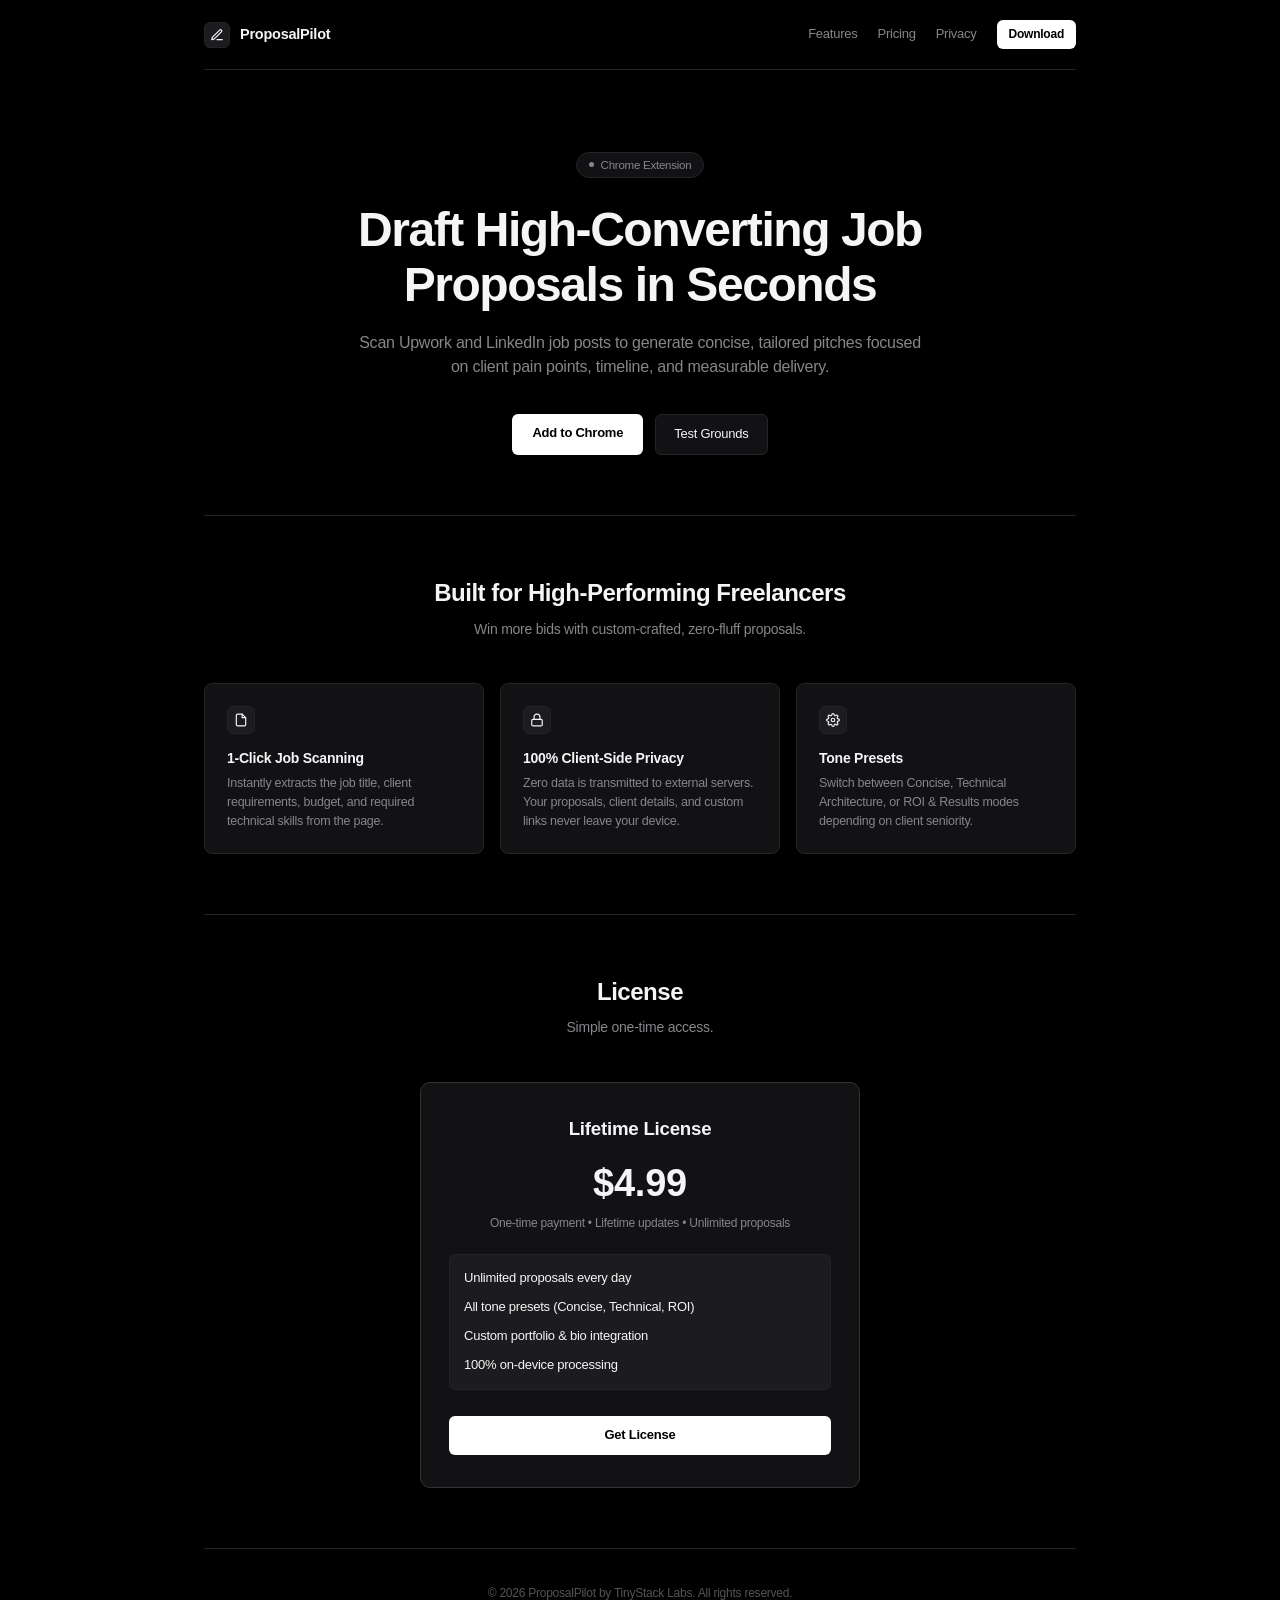
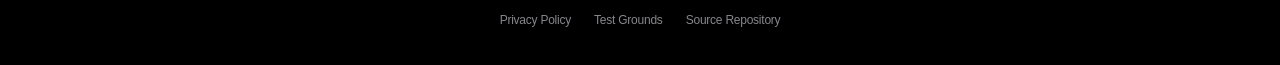
==== index.html @ fa40594c "feat: initial release of ProposalPilot Chrome Extension and site" ====
<!DOCTYPE html>
<html lang="en">
<head>
  <meta charset="UTF-8">
  <meta name="viewport" content="width=device-width, initial-scale=1.0">
  <title>ProposalPilot — Upwork & Freelance Job Proposal Copilot</title>
  <meta name="description" content="Generate high-converting, tailored proposals on Upwork and LinkedIn in one click. Minimal, fast, and 100% private.">
  <link rel="icon" type="image/png" href="icons/icon48.png">
  <style>
    :root {
      --bg: #000000;
      --surface: #121214;
      --surface-elevated: #1c1c1e;
      --border: #242426;
      --border-medium: #333336;
      --text: #f5f5f7;
      --text-muted: #86868b;
      --text-dim: #545458;
    }
    * { box-sizing: border-box; margin: 0; padding: 0; -webkit-font-smoothing: antialiased; }
    body {
      background-color: var(--bg);
      color: var(--text);
      font-family: -apple-system, BlinkMacSystemFont, "SF Pro Text", "SF Pro Display", "Helvetica Neue", sans-serif;
      line-height: 1.45;
      letter-spacing: -0.015em;
    }
    .container {
      max-width: 920px;
      margin: 0 auto;
      padding: 0 24px;
    }

    header {
      padding: 20px 0;
      border-bottom: 1px solid var(--border);
    }
    nav {
      display: flex;
      justify-content: space-between;
      align-items: center;
    }
    .brand {
      display: flex;
      align-items: center;
      gap: 10px;
      text-decoration: none;
      color: var(--text);
      font-weight: 600;
      font-size: 14.5px;
    }
    .brand-mark {
      width: 26px;
      height: 26px;
      background: var(--surface-elevated);
      border: 1px solid var(--border);
      border-radius: 6px;
      display: flex;
      align-items: center;
      justify-content: center;
      color: var(--text);
    }
    .nav-links {
      display: flex;
      align-items: center;
      gap: 20px;
    }
    .nav-link {
      color: var(--text-muted);
      text-decoration: none;
      font-size: 13px;
      transition: color 0.15s ease;
    }
    .nav-link:hover { color: var(--text); }
    .btn-nav {
      background: #ffffff;
      color: #000000;
      font-weight: 600;
      font-size: 12px;
      padding: 6px 12px;
      border-radius: 6px;
      text-decoration: none;
    }

    .hero {
      padding: 80px 0 60px 0;
      text-align: center;
    }
    .pill {
      display: inline-flex;
      align-items: center;
      gap: 7px;
      background: var(--surface);
      border: 1px solid var(--border);
      color: var(--text-muted);
      font-size: 11.5px;
      font-weight: 500;
      padding: 4px 12px;
      border-radius: 980px;
      margin-bottom: 24px;
    }
    .pill-dot { width: 5px; height: 5px; background: var(--text-muted); border-radius: 50%; }
    .hero h1 {
      font-size: clamp(32px, 5vw, 48px);
      font-weight: 700;
      letter-spacing: -0.03em;
      line-height: 1.15;
      margin-bottom: 18px;
      max-width: 720px;
      margin-left: auto;
      margin-right: auto;
    }
    .hero p {
      font-size: 16px;
      color: var(--text-muted);
      max-width: 580px;
      margin: 0 auto 34px auto;
      line-height: 1.55;
    }
    .hero-actions {
      display: flex;
      justify-content: center;
      gap: 12px;
    }
    .btn-primary {
      background: #ffffff;
      color: #000000;
      padding: 10px 20px;
      border-radius: 6px;
      font-size: 13px;
      font-weight: 600;
      text-decoration: none;
    }
    .btn-secondary {
      background: var(--surface);
      color: var(--text);
      border: 1px solid var(--border);
      padding: 10px 18px;
      border-radius: 6px;
      font-size: 13px;
      font-weight: 500;
      text-decoration: none;
    }

    .features {
      padding: 60px 0;
      border-top: 1px solid var(--border);
    }
    .section-head {
      text-align: center;
      margin-bottom: 44px;
    }
    .section-head h2 {
      font-size: 24px;
      font-weight: 600;
      letter-spacing: -0.02em;
      margin-bottom: 8px;
    }
    .section-head p {
      color: var(--text-muted);
      font-size: 14px;
    }
    .grid {
      display: grid;
      grid-template-columns: repeat(auto-fit, minmax(260px, 1fr));
      gap: 16px;
    }
    .card {
      background: var(--surface);
      border: 1px solid var(--border);
      border-radius: 8px;
      padding: 22px;
    }
    .card-icon-box {
      width: 28px;
      height: 28px;
      background: var(--surface-elevated);
      border: 1px solid var(--border);
      border-radius: 6px;
      display: flex;
      align-items: center;
      justify-content: center;
      margin-bottom: 14px;
      color: var(--text);
    }
    .card h3 {
      font-size: 14px;
      font-weight: 600;
      margin-bottom: 6px;
    }
    .card p {
      font-size: 12.5px;
      color: var(--text-muted);
      line-height: 1.5;
    }

    .pricing {
      padding: 60px 0;
      border-top: 1px solid var(--border);
    }
    .pricing-card {
      max-width: 440px;
      margin: 0 auto;
      background: var(--surface);
      border: 1px solid var(--border-medium);
      border-radius: 10px;
      padding: 32px 28px;
      text-align: center;
    }
    .price-amount {
      font-size: 38px;
      font-weight: 700;
      color: var(--text);
      margin: 14px 0 4px 0;
    }
    .price-sub {
      color: var(--text-muted);
      font-size: 12px;
      margin-bottom: 22px;
    }
    .pricing-list {
      list-style: none;
      text-align: left;
      font-size: 13px;
      color: var(--text-muted);
      display: flex;
      flex-direction: column;
      gap: 10px;
      margin-bottom: 26px;
      padding: 14px;
      background: var(--surface-elevated);
      border-radius: 6px;
      border: 1px solid var(--border);
    }
    .pricing-list li { display: flex; align-items: center; gap: 8px; color: var(--text); }

    footer {
      padding: 36px 0;
      border-top: 1px solid var(--border);
      text-align: center;
      color: var(--text-dim);
      font-size: 12px;
    }
    footer a { color: var(--text-muted); text-decoration: none; margin: 0 10px; }
  </style>
</head>
<body>
  <div class="container">
    <header>
      <nav>
        <a href="#" class="brand">
          <div class="brand-mark">
            <svg width="14" height="14" viewBox="0 0 24 24" fill="none" stroke="currentColor" stroke-width="2" stroke-linecap="round" stroke-linejoin="round">
              <path d="M12 20h9"/>
              <path d="M16.5 3.5a2.121 2.121 0 0 1 3 3L7 19l-4 1 1-4L16.5 3.5z"/>
            </svg>
          </div>
          <span>ProposalPilot</span>
        </a>
        <div class="nav-links">
          <a href="#features" class="nav-link">Features</a>
          <a href="#pricing" class="nav-link">Pricing</a>
          <a href="privacy.html" class="nav-link">Privacy</a>
          <a href="#pricing" class="btn-nav">Download</a>
        </div>
      </nav>
    </header>

    <section class="hero">
      <div class="pill">
        <span class="pill-dot"></span>
        <span>Chrome Extension</span>
      </div>
      <h1>Draft High-Converting Job Proposals in Seconds</h1>
      <p>Scan Upwork and LinkedIn job posts to generate concise, tailored pitches focused on client pain points, timeline, and measurable delivery.</p>
      <div class="hero-actions">
        <a href="#pricing" class="btn-primary">Add to Chrome</a>
        <a href="demo-test.html" class="btn-secondary">Test Grounds</a>
      </div>
    </section>

    <section class="features" id="features">
      <div class="section-head">
        <h2>Built for High-Performing Freelancers</h2>
        <p>Win more bids with custom-crafted, zero-fluff proposals.</p>
      </div>
      <div class="grid">
        <div class="card">
          <div class="card-icon-box">
            <svg width="14" height="14" viewBox="0 0 24 24" fill="none" stroke="currentColor" stroke-width="2" stroke-linecap="round" stroke-linejoin="round">
              <path d="M14 2H6a2 2 0 0 0-2 2v16a2 2 0 0 0 2 2h12a2 2 0 0 0 2-2V8z"/>
              <polyline points="14 2 14 8 20 8"/>
            </svg>
          </div>
          <h3>1-Click Job Scanning</h3>
          <p>Instantly extracts the job title, client requirements, budget, and required technical skills from the page.</p>
        </div>
        <div class="card">
          <div class="card-icon-box">
            <svg width="14" height="14" viewBox="0 0 24 24" fill="none" stroke="currentColor" stroke-width="2" stroke-linecap="round" stroke-linejoin="round">
              <rect x="3" y="11" width="18" height="11" rx="2" ry="2"/>
              <path d="M7 11V7a5 5 0 0 1 10 0v4"/>
            </svg>
          </div>
          <h3>100% Client-Side Privacy</h3>
          <p>Zero data is transmitted to external servers. Your proposals, client details, and custom links never leave your device.</p>
        </div>
        <div class="card">
          <div class="card-icon-box">
            <svg width="14" height="14" viewBox="0 0 24 24" fill="none" stroke="currentColor" stroke-width="2" stroke-linecap="round" stroke-linejoin="round">
              <circle cx="12" cy="12" r="3"/>
              <path d="M19.4 15a1.65 1.65 0 0 0 .33 1.82l.06.06a2 2 0 0 1 0 2.83 2 2 0 0 1-2.83 0l-.06-.06a1.65 1.65 0 0 0-1.82-.33 1.65 1.65 0 0 0-1 1.51V21a2 2 0 0 1-2 2 2 2 0 0 1-2-2v-.09A1.65 1.65 0 0 0 9 19.4a1.65 1.65 0 0 0-1.82.33l-.06.06a2 2 0 0 1-2.83 0 2 2 0 0 1 0-2.83l.06-.06a1.65 1.65 0 0 0 .33-1.82 1.65 1.65 0 0 0-1.51-1H3a2 2 0 0 1-2-2 2 2 0 0 1 2-2h.09A1.65 1.65 0 0 0 4.6 9a1.65 1.65 0 0 0-.33-1.82l-.06-.06a2 2 0 0 1 0-2.83 2 2 0 0 1 2.83 0l.06.06a1.65 1.65 0 0 0 1.82.33H9a1.65 1.65 0 0 0 1-1.51V3a2 2 0 0 1 2-2 2 2 0 0 1 2 2v.09a1.65 1.65 0 0 0 1 1.51 1.65 1.65 0 0 0 1.82-.33l.06-.06a2 2 0 0 1 2.83 0 2 2 0 0 1 0 2.83l-.06.06a1.65 1.65 0 0 0-.33 1.82V9a1.65 1.65 0 0 0 1.51 1H21a2 2 0 0 1 2 2 2 2 0 0 1-2 2h-.09a1.65 1.65 0 0 0-1.51 1z"/>
            </svg>
          </div>
          <h3>Tone Presets</h3>
          <p>Switch between Concise, Technical Architecture, or ROI & Results modes depending on client seniority.</p>
        </div>
      </div>
    </section>

    <section class="pricing" id="pricing">
      <div class="section-head">
        <h2>License</h2>
        <p>Simple one-time access.</p>
      </div>
      <div class="pricing-card">
        <h3>Lifetime License</h3>
        <div class="price-amount">$4.99</div>
        <p class="price-sub">One-time payment • Lifetime updates • Unlimited proposals</p>
        <ul class="pricing-list">
          <li>Unlimited proposals every day</li>
          <li>All tone presets (Concise, Technical, ROI)</li>
          <li>Custom portfolio & bio integration</li>
          <li>100% on-device processing</li>
        </ul>
        <a href="#" class="btn-primary" style="display: block; width: 100%; text-align: center;">Get License</a>
      </div>
    </section>

    <footer>
      <p>&copy; 2026 ProposalPilot by TinyStack Labs. All rights reserved.</p>
      <div style="margin-top: 10px;">
        <a href="privacy.html">Privacy Policy</a>
        <a href="demo-test.html">Test Grounds</a>
        <a href="https://github.com/joshuajaimon7/proposal-pilot">Source Repository</a>
      </div>
    </footer>
  </div>
</body>
</html>
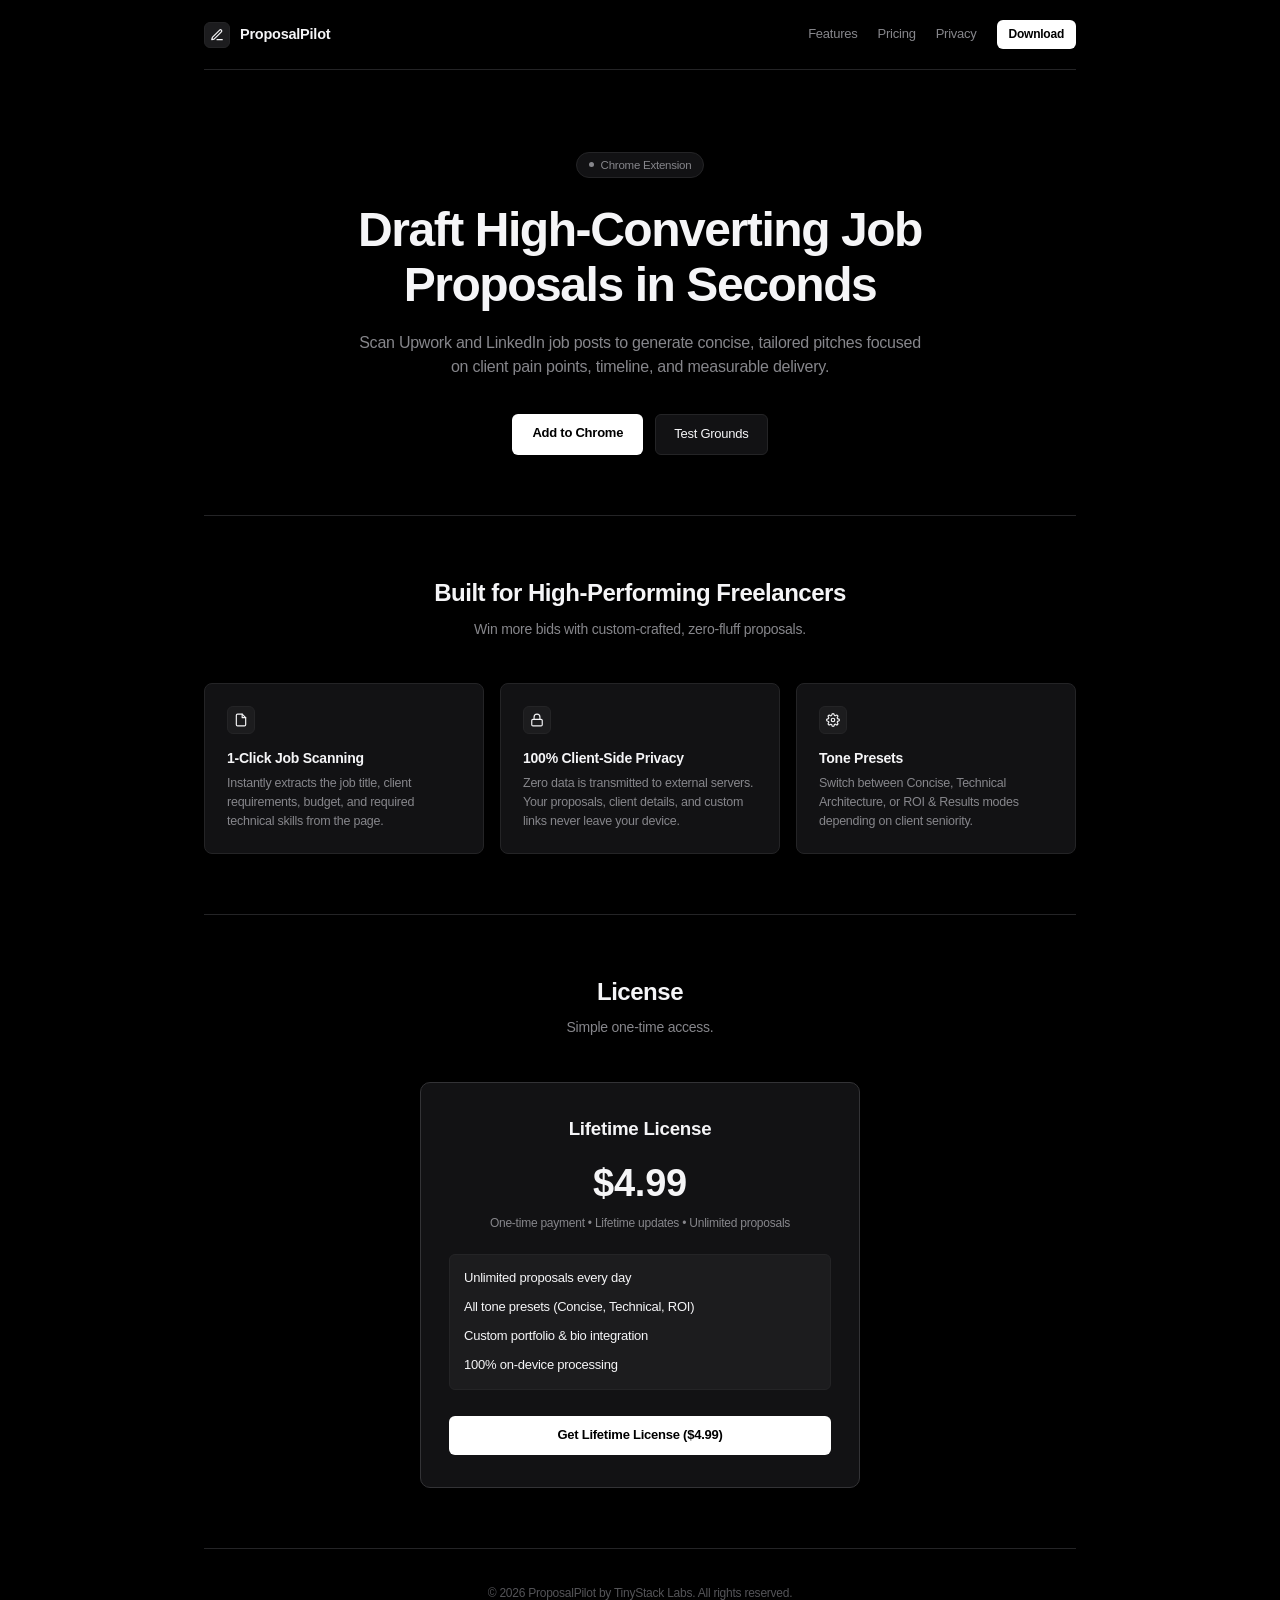
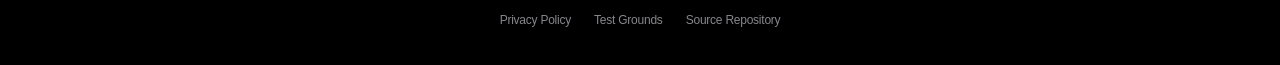
==== commit a948f993: "Wire official Lemon Squeezy checkout link to extension popup and landing page" ====
--- a/index.html
+++ b/index.html
@@ -333,7 +333,7 @@
           <li>Custom portfolio & bio integration</li>
           <li>100% on-device processing</li>
         </ul>
-        <a href="#" class="btn-primary" style="display: block; width: 100%; text-align: center;">Get License</a>
+        <a href="https://micro-software-lab.lemonsqueezy.com/checkout/buy/59f3de24-6e8e-4f68-8066-294354e1a357" class="btn-primary" style="display: block; width: 100%; text-align: center;">Get Lifetime License ($4.99)</a>
       </div>
     </section>
 
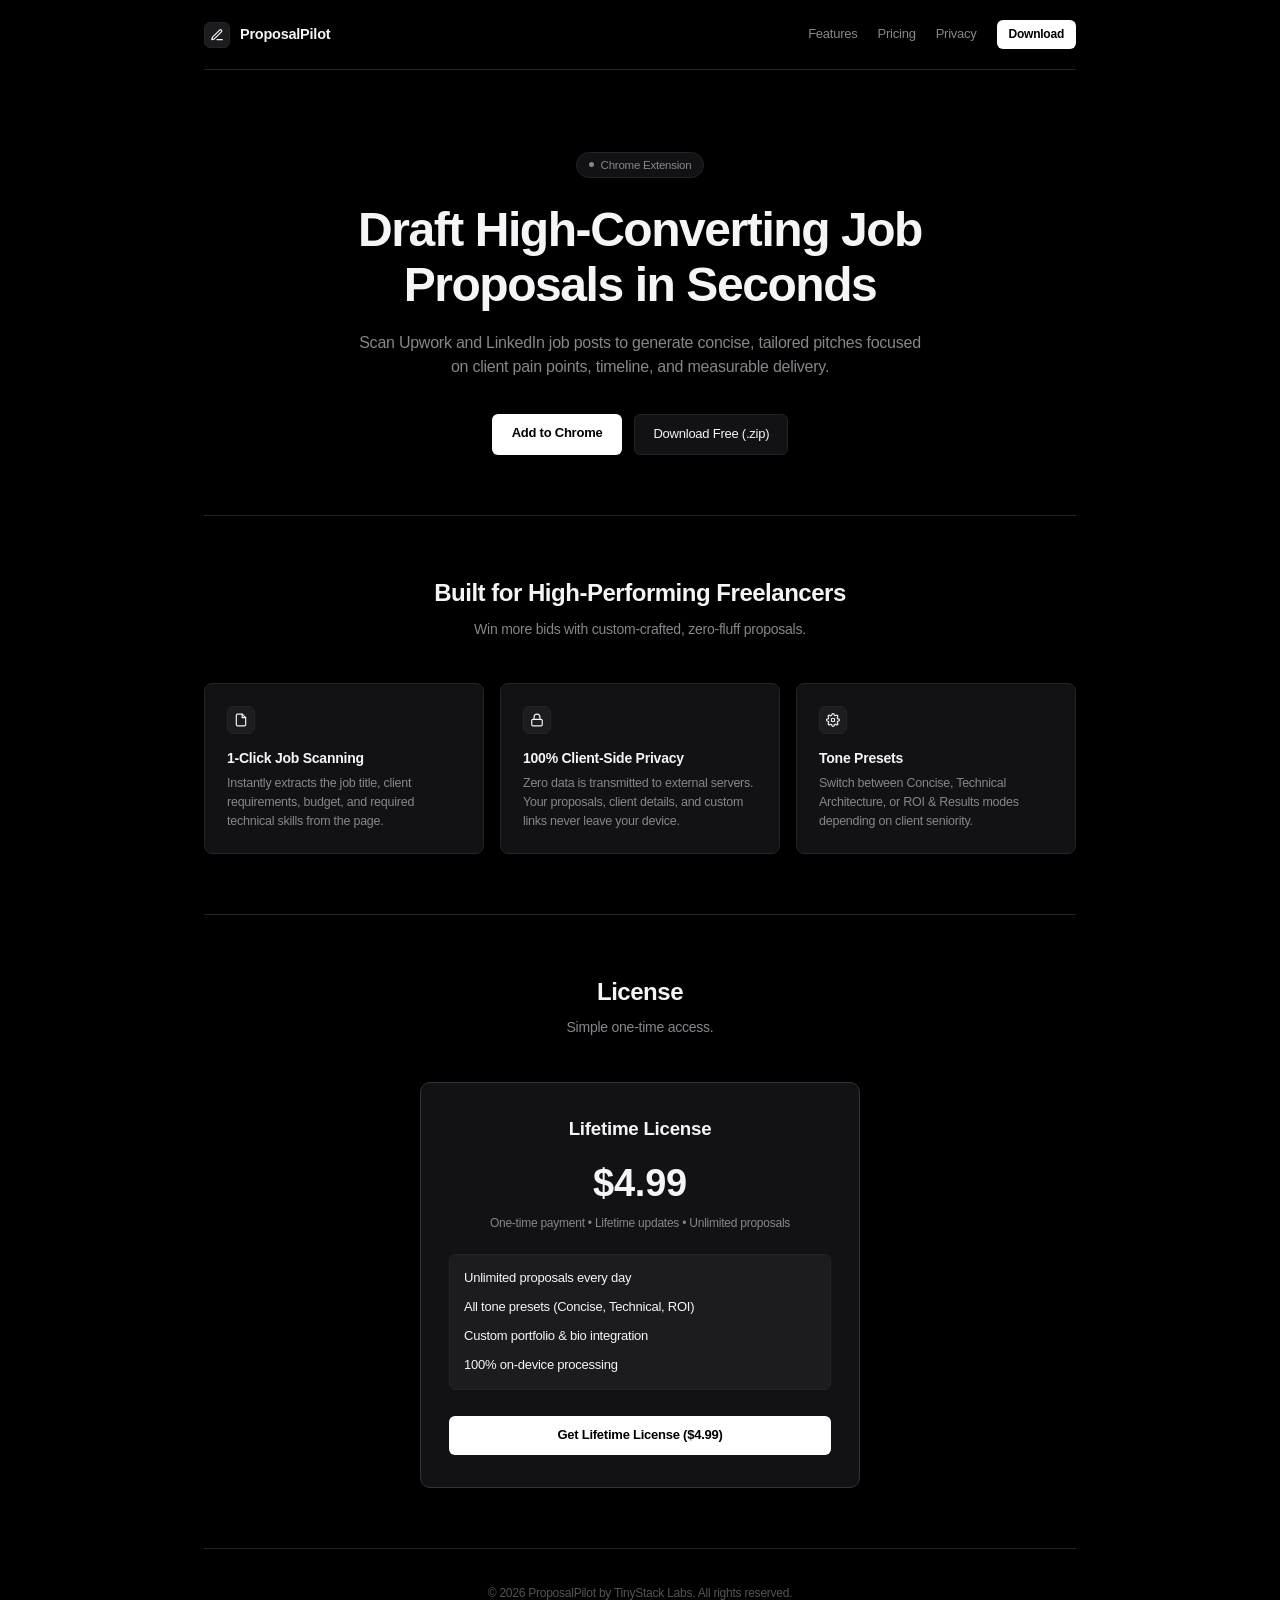
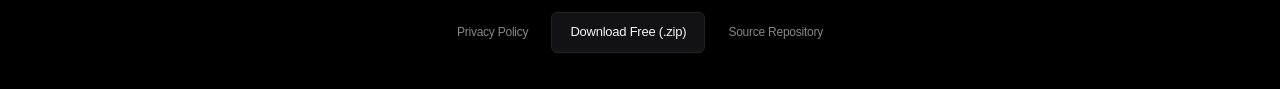
==== commit 5a9db32c: "feat: wire direct free release download button" ====
--- a/index.html
+++ b/index.html
@@ -275,7 +275,7 @@
       <p>Scan Upwork and LinkedIn job posts to generate concise, tailored pitches focused on client pain points, timeline, and measurable delivery.</p>
       <div class="hero-actions">
         <a href="#pricing" class="btn-primary">Add to Chrome</a>
-        <a href="demo-test.html" class="btn-secondary">Test Grounds</a>
+        <a href="https://github.com/joshuajaimon7/proposal-pilot/releases/latest/download/03-proposal-pilot.zip" class="btn-secondary" style="display:inline-flex;align-items:center;gap:6px;">Download Free (.zip)</a>
       </div>
     </section>
 
@@ -341,7 +341,7 @@
       <p>&copy; 2026 ProposalPilot by TinyStack Labs. All rights reserved.</p>
       <div style="margin-top: 10px;">
         <a href="privacy.html">Privacy Policy</a>
-        <a href="demo-test.html">Test Grounds</a>
+        <a href="https://github.com/joshuajaimon7/proposal-pilot/releases/latest/download/03-proposal-pilot.zip" class="btn-secondary" style="display:inline-flex;align-items:center;gap:6px;">Download Free (.zip)</a>
         <a href="https://github.com/joshuajaimon7/proposal-pilot">Source Repository</a>
       </div>
     </footer>
